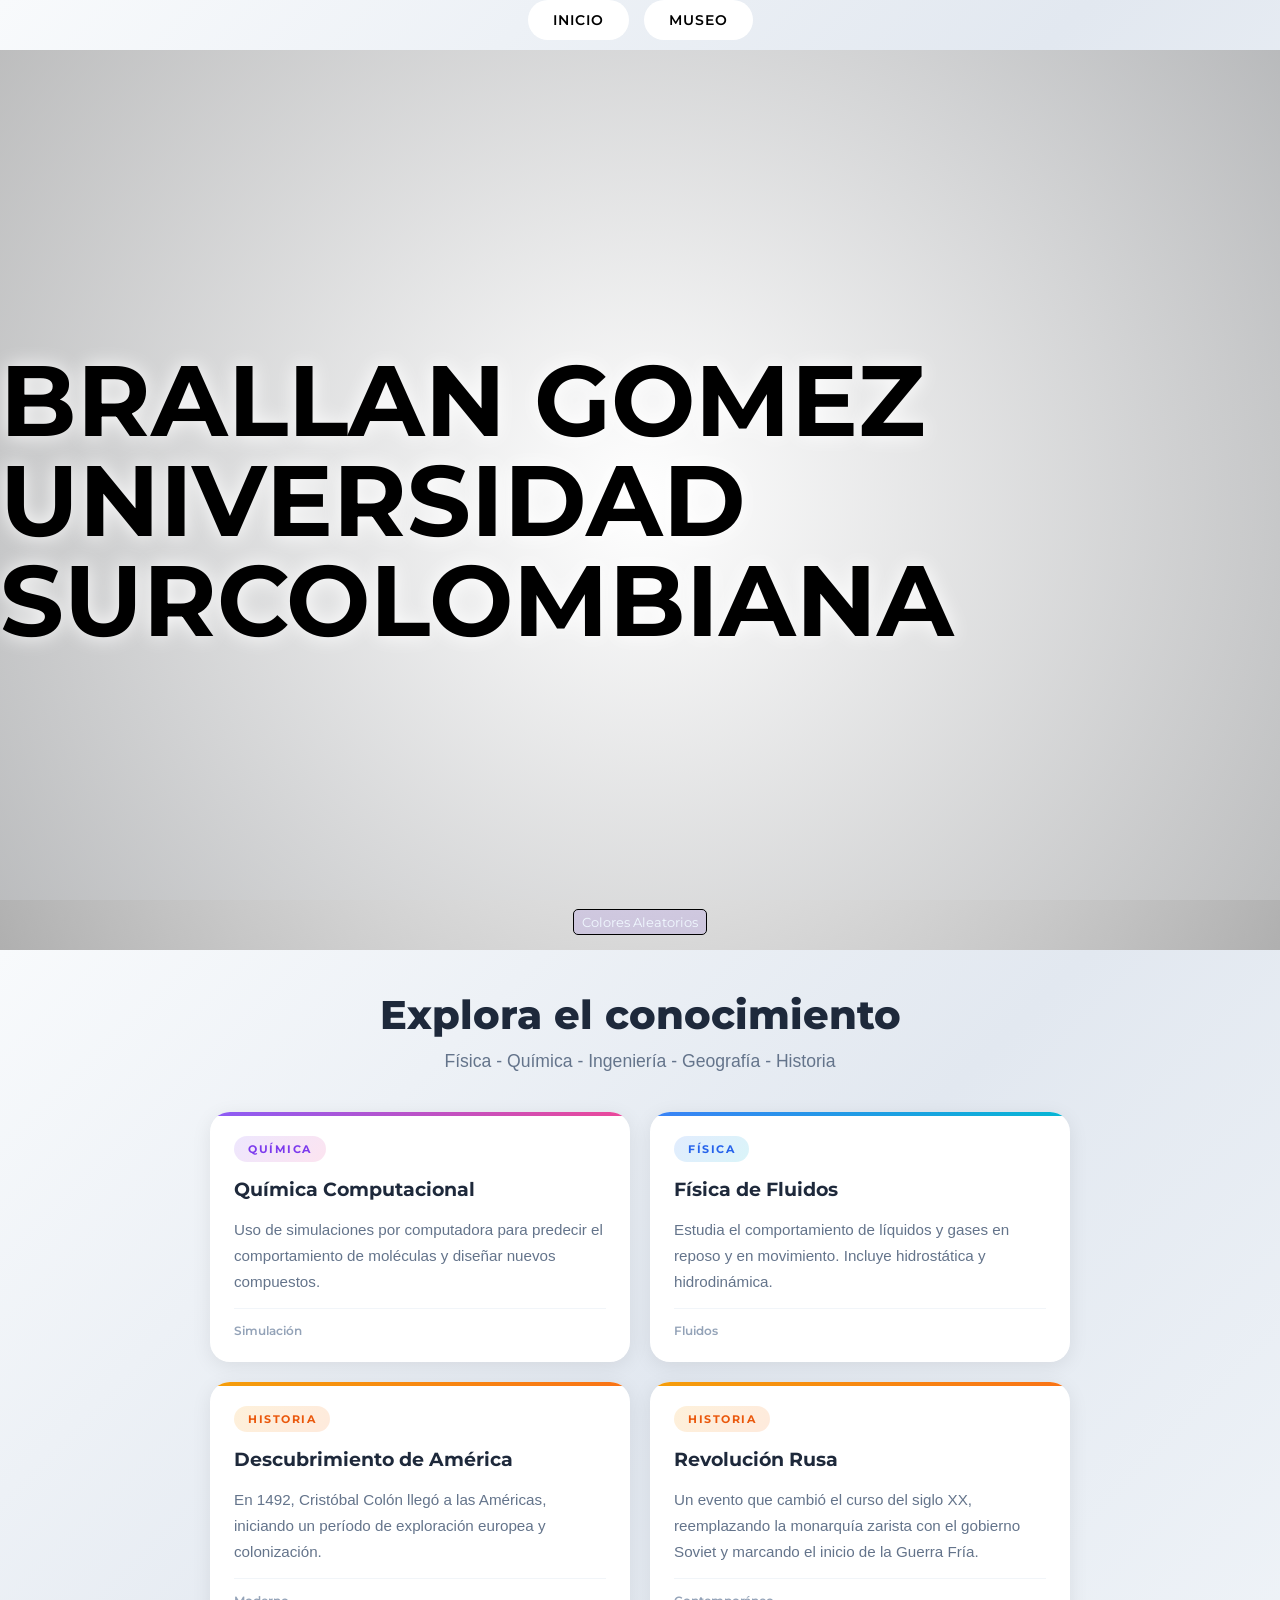
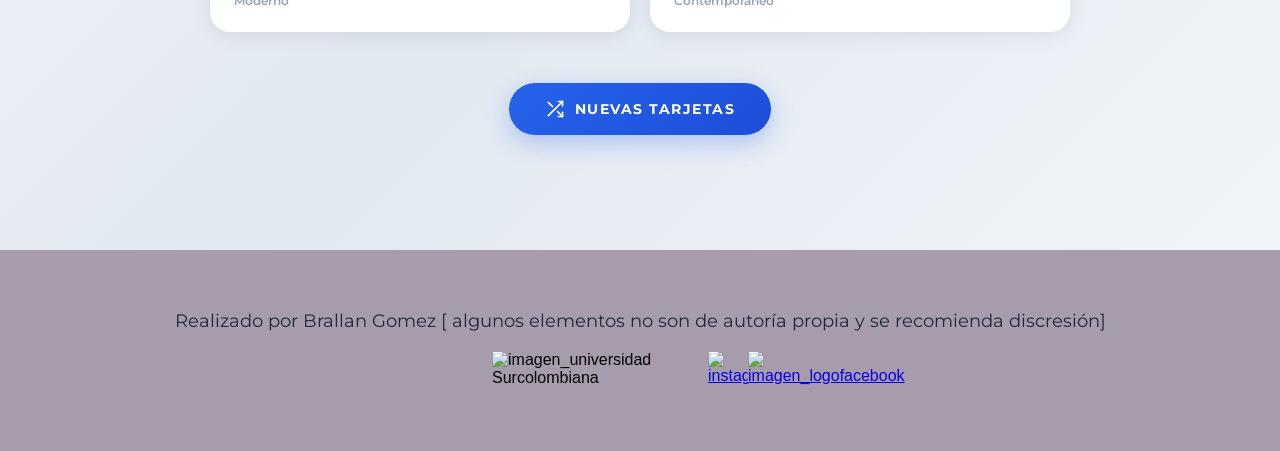
==== descubre/descubre.html @ 652a2ba6 "Add files via upload" ====
<!DOCTYPE html>
<html lang="en">
    
    <head>
        <meta charset="UTF-8">
        <title>Brake</title>
        <link rel="stylesheet" href="https://fonts.googleapis.com/css2?family=Montserrat:wght@500;700&amp;display=swap">
        <link rel="stylesheet" href="esfera.css">
    </head>
    <body>
<header>   
     <div class="nav-buttons">
                <a href="../pagina de inicio/index.html" class="nav-btn">Inicio</a>
                <a href="../museo/museo.html" class="nav-btn">Museo</a>
            </div>   
    </header>
        <div id="app">
            <div class="hero">
                <h2>Brallan Gomez</h2>
                <h2>Universidad Surcolombiana</h2>
            </div>
            <div class="buttons">
                <button type="button" id="colors-btn">
                    Colores Aleatorios
                </button>
            </div>
            <canvas id="webgl-canvas"></canvas>
        </div>
        <script type="module" src="scriptesfera.js"></script>
<body>
    <div style="min-height: 100vh; padding: 40px 20px; background: linear-gradient(135deg, #f8fafc 0%, #e2e8f0 50%, #f1f5f9 100%);">
        <div style="text-align: center; margin-bottom: 20px;">
            <h1 style="font-family: 'Montserrat', sans-serif; font-size: 2.5rem; font-weight: 800; color: #1e293b; margin-bottom: 12px;">
            Explora el conocimiento
            </h1>
            <p style="color: #64748b; font-size: 1.1rem; font-family: 'Lato', sans-serif;">
                Física - Química - Ingeniería - Geografía - Historia
            </p>
        </div>

        <div id="random-cards-container" class="random-cards-container"></div>

        <button id="shuffle-btn" class="shuffle-btn" onclick="event.stopPropagation()">
            <svg viewBox="0 0 24 24" fill="none" stroke="currentColor" stroke-width="2" stroke-linecap="round" stroke-linejoin="round">
                <polyline points="16 3 21 3 21 8"></polyline>
                <line x1="4" y1="20" x2="21" y2="3"></line>
                <polyline points="21 16 21 21 16 21"></polyline>
                <line x1="15" y1="15" x2="21" y2="21"></line>
                <line x1="4" y1="4" x2="9" y2="9"></line>
            </svg>
            Nuevas Tarjetas
        </button>
    </div>

    <script src="cartas_random.js"></script>
    <script>
        initRandomCards('random-cards-container', 'shuffle-btn');
    </script>

    
<div class="pie_pagina">
    <p>Realizado por Brallan Gomez [ algunos elementos no son de autoría propia y se recomienda discresión]</p>
    <div class="logos">
    <img src="https://www.usco.edu.co/imagen-institucional/ocre/universidad-surcolombiana.png" alt="imagen_universidad Surcolombiana"
    class="logo_usco">

    <a href="https://www.instagram.com/uscooficial?igsh=MWhoMzFtejdkd2U1cw=="><img src="https://globalartsupplies.co.uk/wp-content/uploads/2020/04/instagram-logo.png" class="logo_instagram"  alt="instagram_logo"></a>
    <a href="https://www.facebook.com/share/14dxczEPApX/"><img src="https://static.vecteezy.com/system/resources/previews/016/716/481/non_2x/facebook-icon-free-png.png" class="logo_facebook" alt="imagen_logofacebook"></a>
    </div>

    </body>
</html>
---- descubre/esfera.css ----
body, html, #app {
  margin: 0;
  width: 100%;
  height: 500px;
  background: radial-gradient(circle, #fff 0%, rgba(0,0,0,0.5) 200%);
}
header {
    width: 100%;
    display: flex;
    justify-content: ;
}

header .nav-buttons {
    top: 0;
    display: flex;
    gap: 15px;
    z-index: 20;
     width: 100%;
    display: flex;
    justify-content: center;
    margin-bottom: 10px;
    margin-top: 0%;
}

header .nav-btn {
    padding: 12px 25px;
    background: #fff;
    border: 2px solid var(--primary);
    border-radius: 30px;
    font-family: 'Montserrat', sans-serif;
    font-size: 0.85rem;
    font-weight: 600;
    color: var(--primary);
    text-decoration: none;
    text-transform: uppercase;
    letter-spacing: 1px;
    transition: all 0.3s ease;
}

header .nav-btn:hover {
    background: var(--primary);
    color: black;
    transform: translateY(-3px);
    box-shadow: 0 8px 25px rgb(13, 12, 29);
}

header .nav-btn:active {
    transform: translateY(-1px);
}



#app {
  position: relative;
  height: 100%;
  font-family: "Montserrat", serif;
}

.hero {
  height: 100%;
  display: flex;
  flex-direction: column;
  align-items: center;
  justify-content: center;
}

 h2 {
  margin: 0;
  padding: 0;
  color: rg(71, 73, 115);
  text-transform: uppercase;
  text-shadow: 0 0 20px rgba(255, 255, 255, 1);
  line-height: 100%;
  user-select: none;
  width: 100%;
}


h2 {
  font-size: 100px;
  font-weight: 400px;
}

#webgl-canvas {
  position: absolute;
  top: 0;
  right: 0;
  bottom: 0;
  left: 0;
  overflow: hidden;
  z-index: 1;
}

.buttons {
  position: absolute;
  width: 100%;
  bottom: 15px;
  z-index: 2;

  display: flex;
  justify-content: center;
  align-items: center;
  gap: 15px;
}

.información h2 {
  margin-top: 10px;
  text-align: center;
}

button {
  color: aliceblue;
  font-family: "Montserrat", serif;
  background: rgba(139,92,246,0.15);
  border-radius: 5px;
  border: 1px solid black;
  padding: 4px 8px;
}


@import url('https://fonts.googleapis.com/css2?family=Montserrat:wght@400;500;600;700;800&family=Lato:wght@300;400;700&display=swap');

* {
    box-sizing: border-box;
    margin: 0;
    padding: 0;
}

body {
    font-family: 'Lato', sans-serif;
    background: linear-gradient(135deg, #f8fafc 0%, #e2e8f0 50%, #f1f5f9 100%);
    min-height: 100vh;
    padding: 0 0 ;
}

.random-cards-container {
    display: grid;
    grid-template-columns: repeat(2, 1fr);
    gap: 20px;
    padding: 20px;
    max-width: 900px;
    margin: 0 auto;
}

.random-card {
    background: #ffffff;
    border-radius: 20px;
    padding: 24px;
    display: flex;
    flex-direction: column;
    gap: 14px;
    transition: transform 0.3s ease, box-shadow 0.3s ease;
    cursor: pointer;
    position: relative;
    overflow: hidden;
    box-shadow: 0 4px 20px rgba(0, 0, 0, 0.08);
}

.random-card::before {
    content: '';
    position: absolute;
    top: 0;
    left: 0;
    right: 0;
    height: 4px;
}

.random-card.physics::before { background: linear-gradient(90deg, #3b82f6, #06b6d4); }
.random-card.chemistry::before { background: linear-gradient(90deg, #8b5cf6, #ec4899); }
.random-card.engineering::before { background: linear-gradient(90deg, #f59e0b, #ef4444); }
.random-card.geography::before { background: linear-gradient(90deg, #10b981, #3b82f6); }
.random-card.history::before { background: linear-gradient(90deg, #f59e0b, #f97316); }

.random-card:hover {
    transform: translateY(-8px) scale(1.02);
    box-shadow: 0 20px 40px rgba(0, 0, 0, 0.15);
}

.random-card .card-category {
    font-family: 'Montserrat', sans-serif;
    font-size: 0.7rem;
    font-weight: 700;
    text-transform: uppercase;
    letter-spacing: 1.5px;
    padding: 6px 14px;
    border-radius: 25px;
    display: inline-block;
    width: fit-content;
}

.random-card.physics .card-category {
    background: linear-gradient(135deg, rgba(59,130,246,0.15), rgba(6,182,212,0.15));
    color: #2563eb;
}

.random-card.chemistry .card-category {
    background: linear-gradient(135deg, rgba(139,92,246,0.15), rgba(236,72,153,0.15));
    color: #7c3aed;
}

.random-card.engineering .card-category {
    background: linear-gradient(135deg, rgba(245,158,11,0.15), rgba(239,68,68,0.15));
    color: #d97706;
}

.random-card.geography .card-category {
    background: linear-gradient(135deg, rgba(16,185,129,0.15), rgba(59,130,246,0.15));
    color: #059669;
}

.random-card.history .card-category {
    background: linear-gradient(135deg, rgba(245,158,11,0.15), rgba(249,115,22,0.15));
    color: #ea580c;
}

.random-card h3 {
    font-family: 'Montserrat', sans-serif;
    font-size: 1.2rem;
    font-weight: 700;
    color: #1e293b;
    line-height: 1.4;
}

.random-card p {
    font-family: 'Lato', sans-serif;
    font-size: 0.95rem;
    color: #64748b;
    line-height: 1.7;
}

.random-card .card-footer {
    display: flex;
    align-items: center;
    justify-content: space-between;
    padding-top: 14px;
    border-top: 1px solid #f1f5f9;
}

.random-card .card-tag {
    font-family: 'Montserrat', sans-serif;
    font-size: 0.75rem;
    font-weight: 600;
    color: #94a3b8;
}

.shuffle-btn {
    display: flex;
    align-items: center;
    justify-content: center;
    gap: 10px;
    padding: 16px 36px;
    background: linear-gradient(135deg, #2563eb, #1d4ed8);
    color: white;
    border: none;
    border-radius: 50px;
    font-family: 'Montserrat', sans-serif;
    font-size: 0.9rem;
    font-weight: 700;
    text-transform: uppercase;
    letter-spacing: 1.5px;
    cursor: pointer;
    transition: all 0.3s ease;
    margin: 30px auto;
    box-shadow: 0 8px 25px rgba(37, 99, 235, 0.3);
}

.shuffle-btn:hover {
    transform: translateY(-3px);
    box-shadow: 0 15px 35px rgba(37, 99, 235, 0.4);
    background: linear-gradient(135deg, #1d4ed8, #1e40af);
}

.shuffle-btn:active {
    transform: translateY(-1px);
}

.shuffle-btn svg {
    width: 20px;
    height: 20px;
    transition: transform 0.5s ease;
}

.shuffle-btn:hover svg {
    transform: rotate(180deg);
}

.random-card.entering {
    animation: cardEnter 0.5s cubic-bezier(0.34, 1.56, 0.64, 1) forwards;
}

@keyframes cardEnter {
    from {
        opacity: 0;
        transform: translateY(30px) scale(0.9);
    }
    to {
        opacity: 1;
        transform: translateY(0) scale(1);
    }
}

@media (max-width: 700px) {
    .random-cards-container {
        grid-template-columns: 1fr;
        gap: 16px;
        padding: 15px;
    }

    .random-card {
        padding: 20px;
    }

    .random-card h3 {
        font-size: 1.1rem;
    }

    .random-card p {
        font-size: 0.9rem;
    }
}


.pie_pagina {
    background-color: rgb(166, 156, 172);
    padding: 60px 20px;
    margin-top: 0;
    padding: auto;

}

.pie_pagina .logos  a {
    width: 40px;
    height: 40px;
    background-color: rgb(166, 156, 172);
    padding: auto;
}

.pie_pagina  p {
    width: 100%;
    text-align: center;
    font-family: "Montserrat", "Roboto";
    font-size: 1.1rem;
    background-color: rgb(166, 156, 172);
    color: #1e293b;
}
    
.logos {
    display: flex;
    justify-content: center;
    background-color: rgb(166, 156, 172);
    padding-top: 20px;
}

.logo_usco {
    width: 200px;
    height: 40px;
    margin-right: 1rem;
    background-color: transparent;
    padding: auto;
}

.logo_instagram {
    width: 40px;
    height: 40px;
    background-color: transparent;
    margin-right: 1rem;
    background-color: rgb(166, 156, 172);
}

.logo_facebook {
    width: 40px;
    height: 40px;
    background-color: transparent;
    background-color: rgb(166, 156, 172);
}
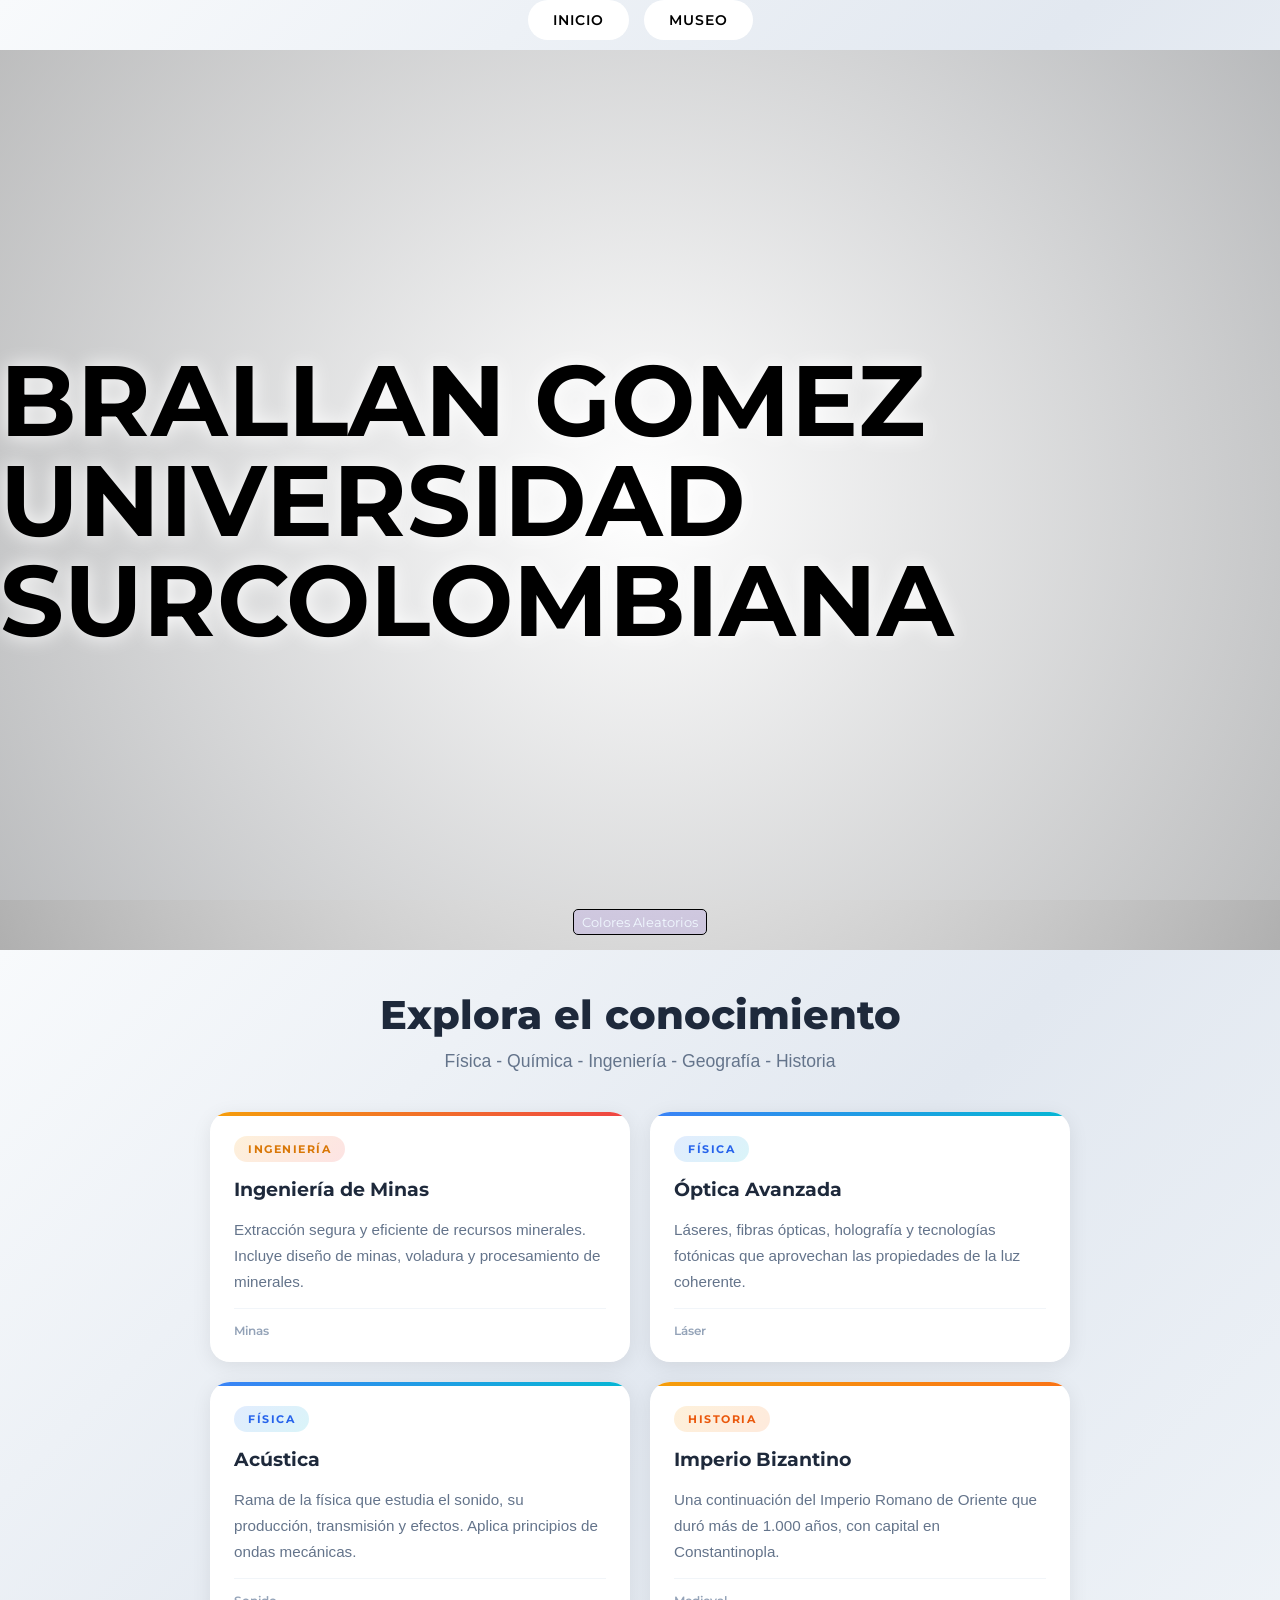
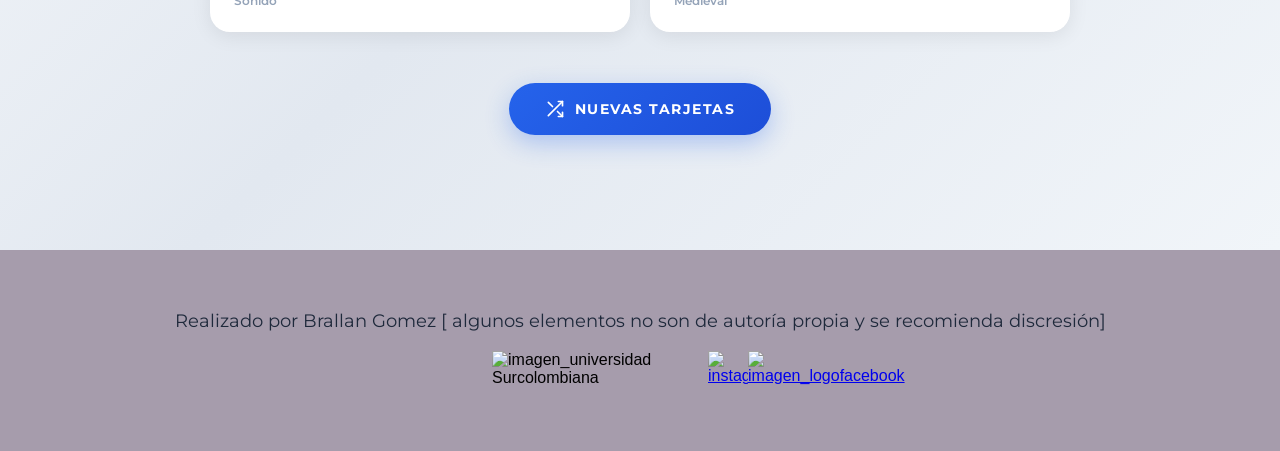
==== commit a16e8708: "Add files via upload" ====
--- a/descubre/descubre.html
+++ b/descubre/descubre.html
@@ -10,7 +10,7 @@
     <body>
 <header>   
      <div class="nav-buttons">
-                <a href="../pagina de inicio/index.html" class="nav-btn">Inicio</a>
+                <a href="/index.html" class="nav-btn">Inicio</a>
                 <a href="../museo/museo.html" class="nav-btn">Museo</a>
             </div>   
     </header>
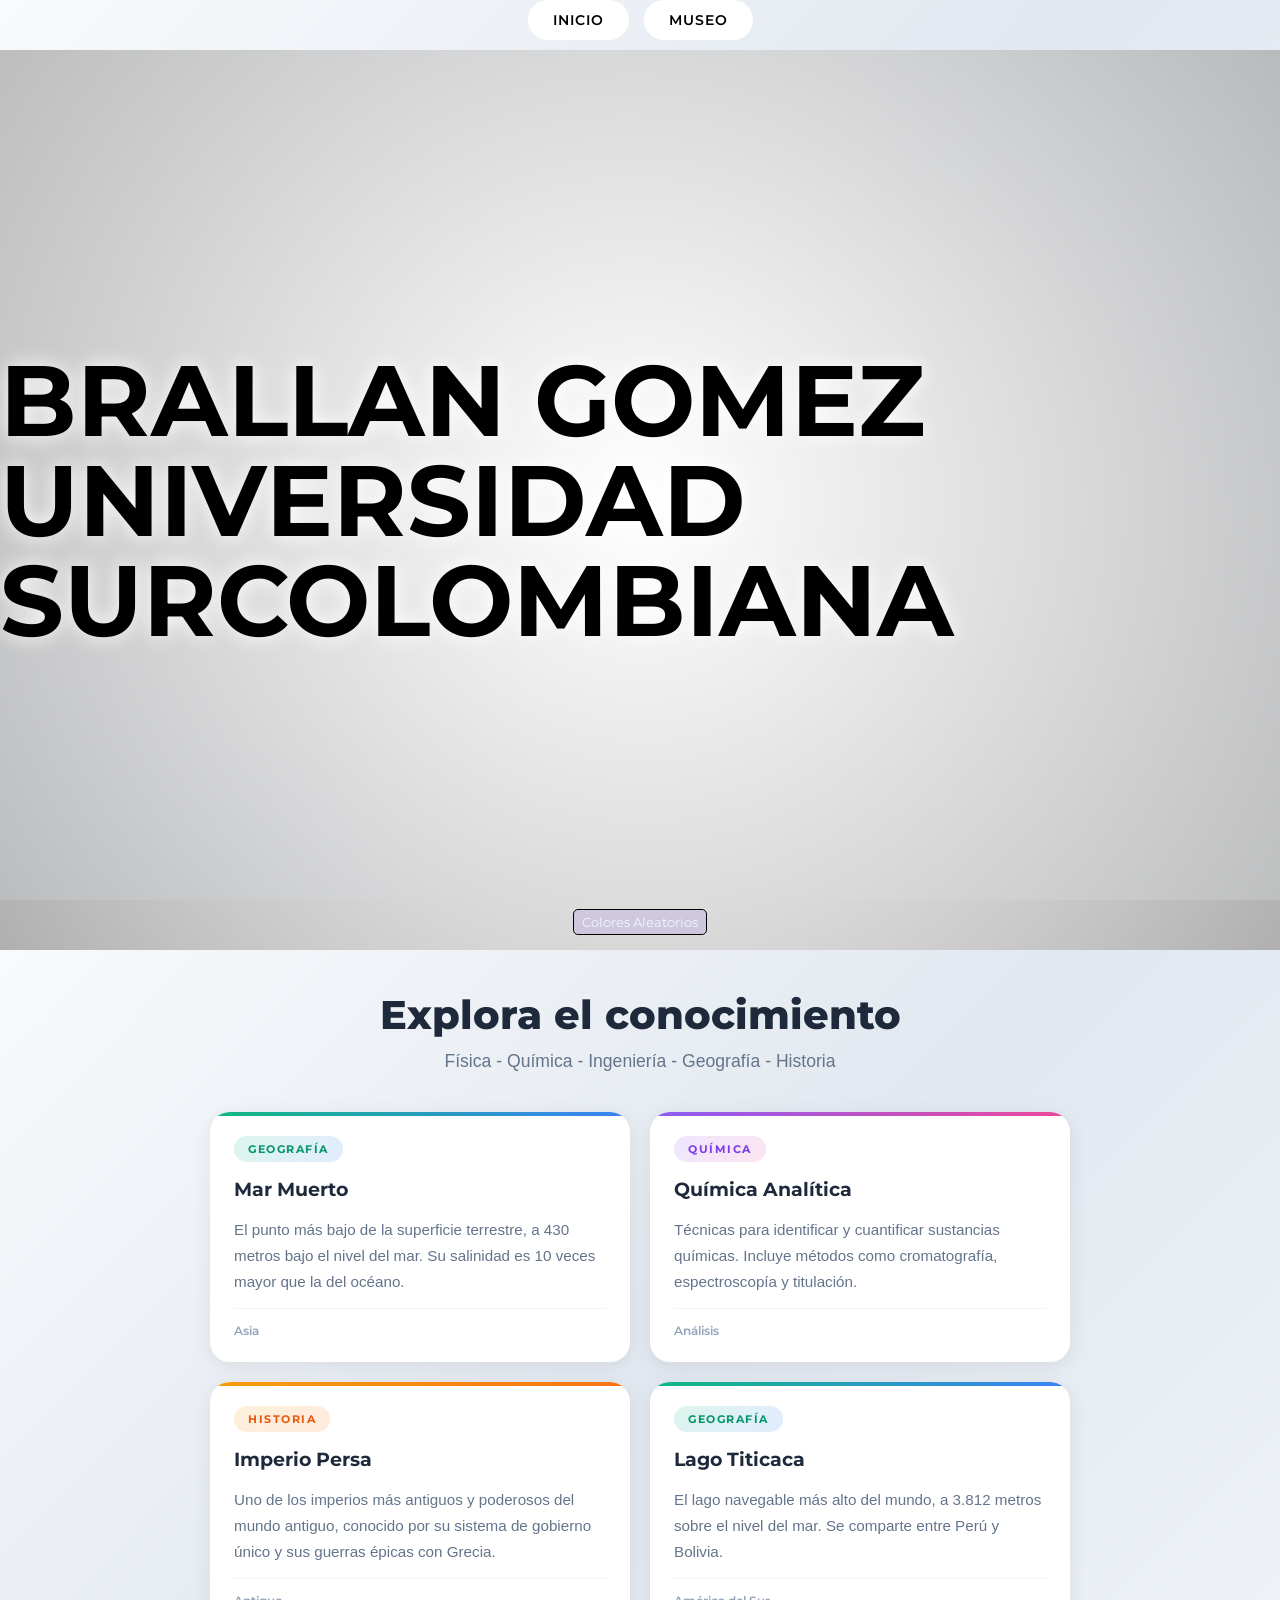
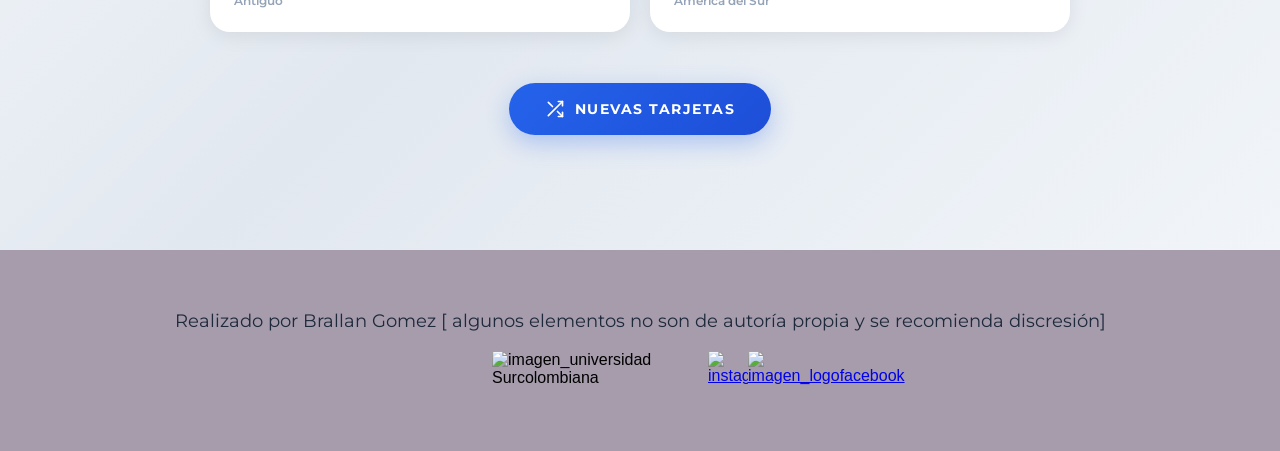
==== commit 25a22664: "Add files via upload" ====
--- a/descubre/descubre.html
+++ b/descubre/descubre.html
@@ -10,7 +10,7 @@
     <body>
 <header>   
      <div class="nav-buttons">
-                <a href="/index.html" class="nav-btn">Inicio</a>
+                <a href="../index.html" class="nav-btn">Inicio</a>
                 <a href="../museo/museo.html" class="nav-btn">Museo</a>
             </div>   
     </header>
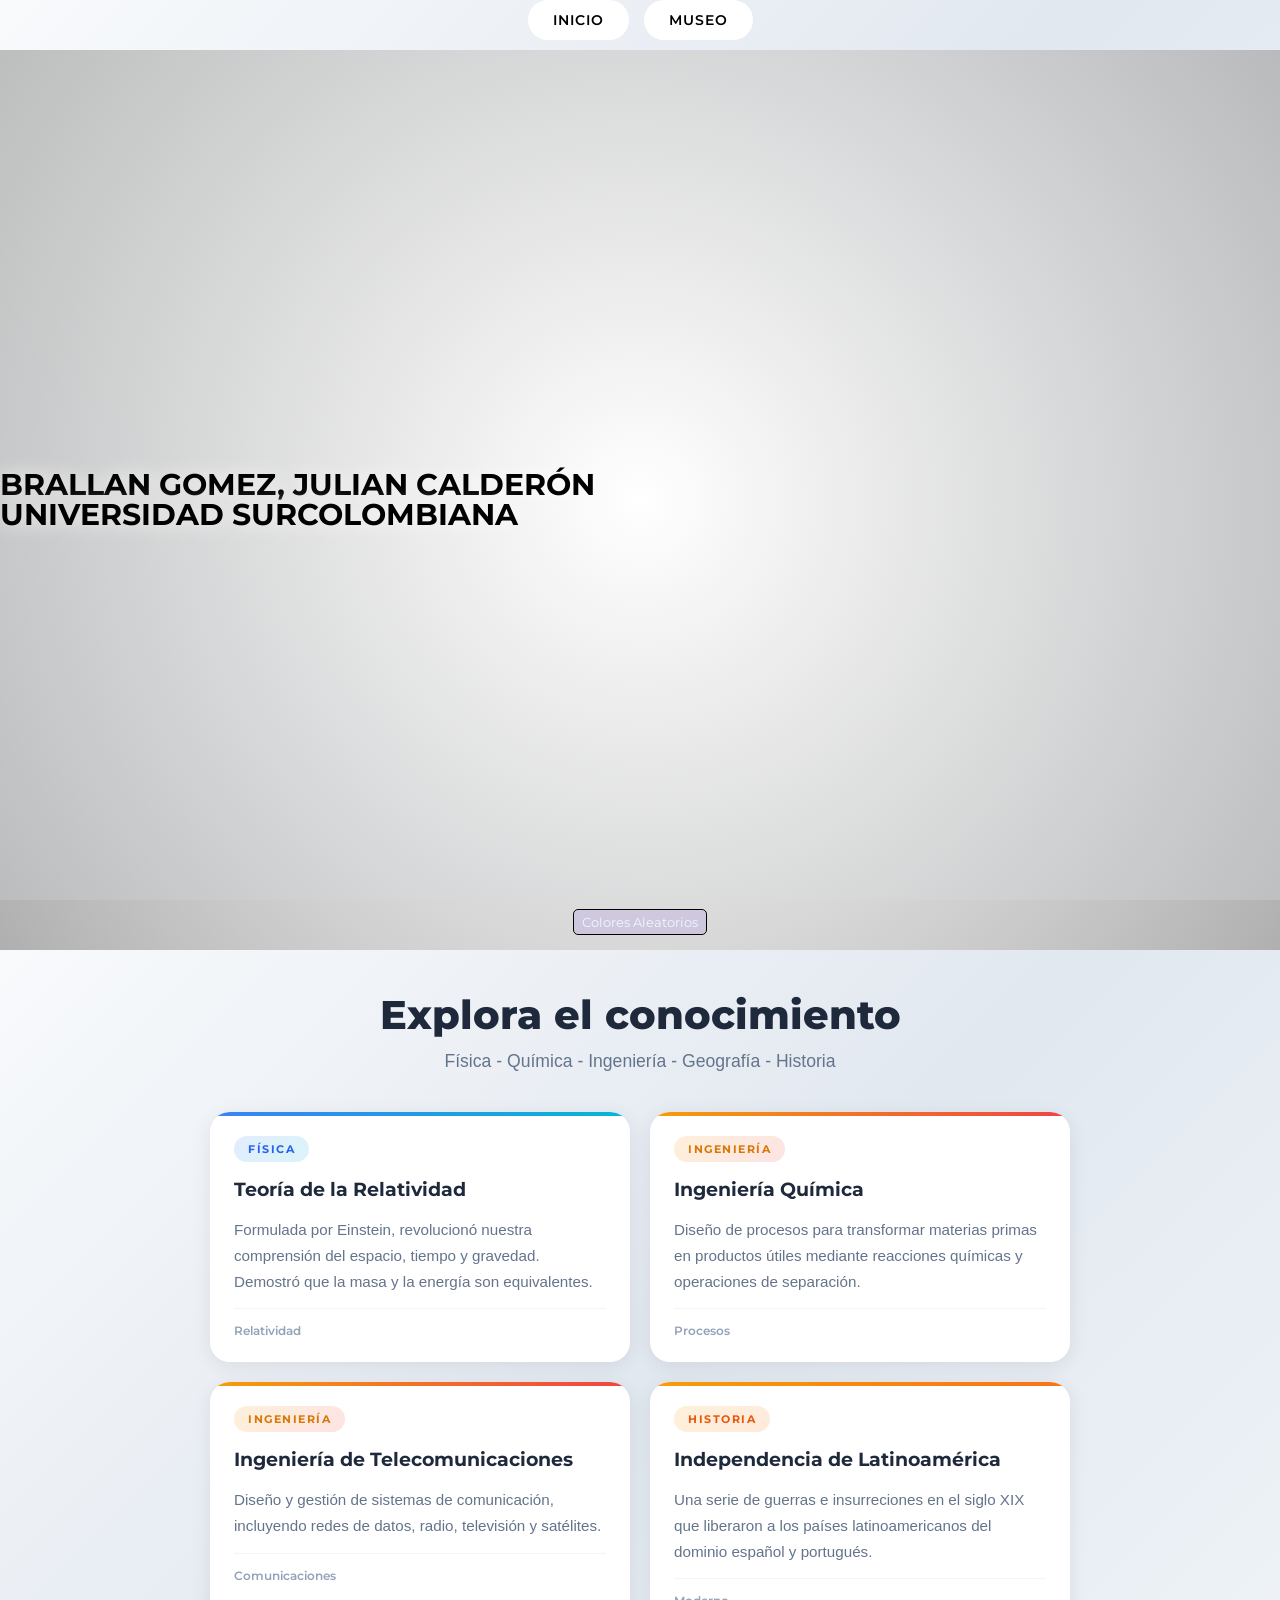
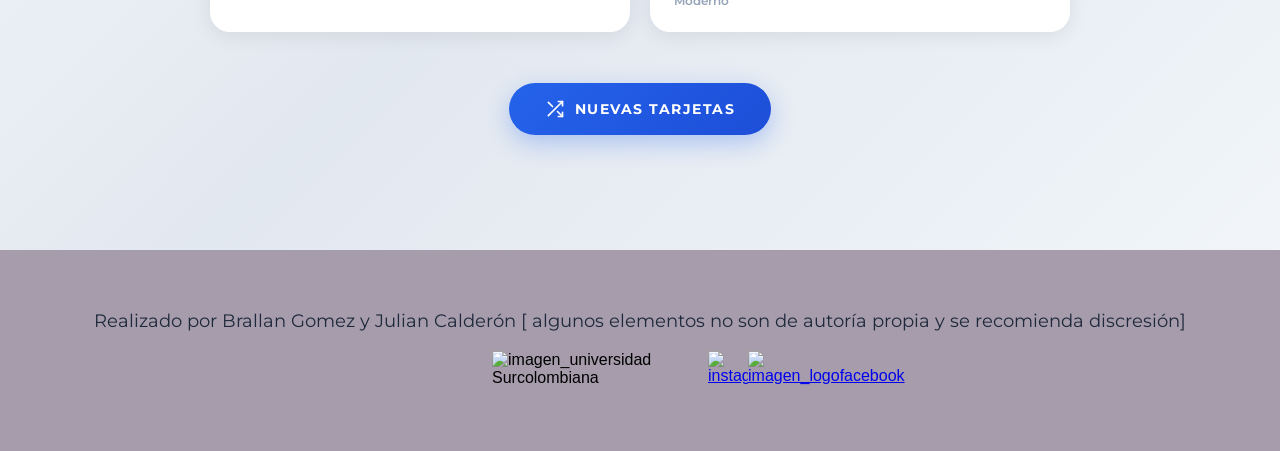
==== commit 64caa732: "Add files via upload" ====
--- a/descubre/descubre.html
+++ b/descubre/descubre.html
@@ -16,7 +16,7 @@
     </header>
         <div id="app">
             <div class="hero">
-                <h2>Brallan Gomez</h2>
+                <h2>Brallan Gomez, Julian Calderón</h2>
                 <h2>Universidad Surcolombiana</h2>
             </div>
             <div class="buttons">
@@ -59,7 +59,7 @@
 
     
 <div class="pie_pagina">
-    <p>Realizado por Brallan Gomez [ algunos elementos no son de autoría propia y se recomienda discresión]</p>
+    <p>Realizado por Brallan Gomez y Julian Calderón [ algunos elementos no son de autoría propia y se recomienda discresión]</p>
     <div class="logos">
     <img src="https://www.usco.edu.co/imagen-institucional/ocre/universidad-surcolombiana.png" alt="imagen_universidad Surcolombiana"
     class="logo_usco">
--- a/descubre/esfera.css
+++ b/descubre/esfera.css
@@ -63,6 +63,7 @@
   align-items: center;
   justify-content: center;
 }
+
 
  h2 {
   margin: 0;
@@ -77,7 +78,7 @@
 
 
 h2 {
-  font-size: 100px;
+  font-size: 30px;
   font-weight: 400px;
 }
 
